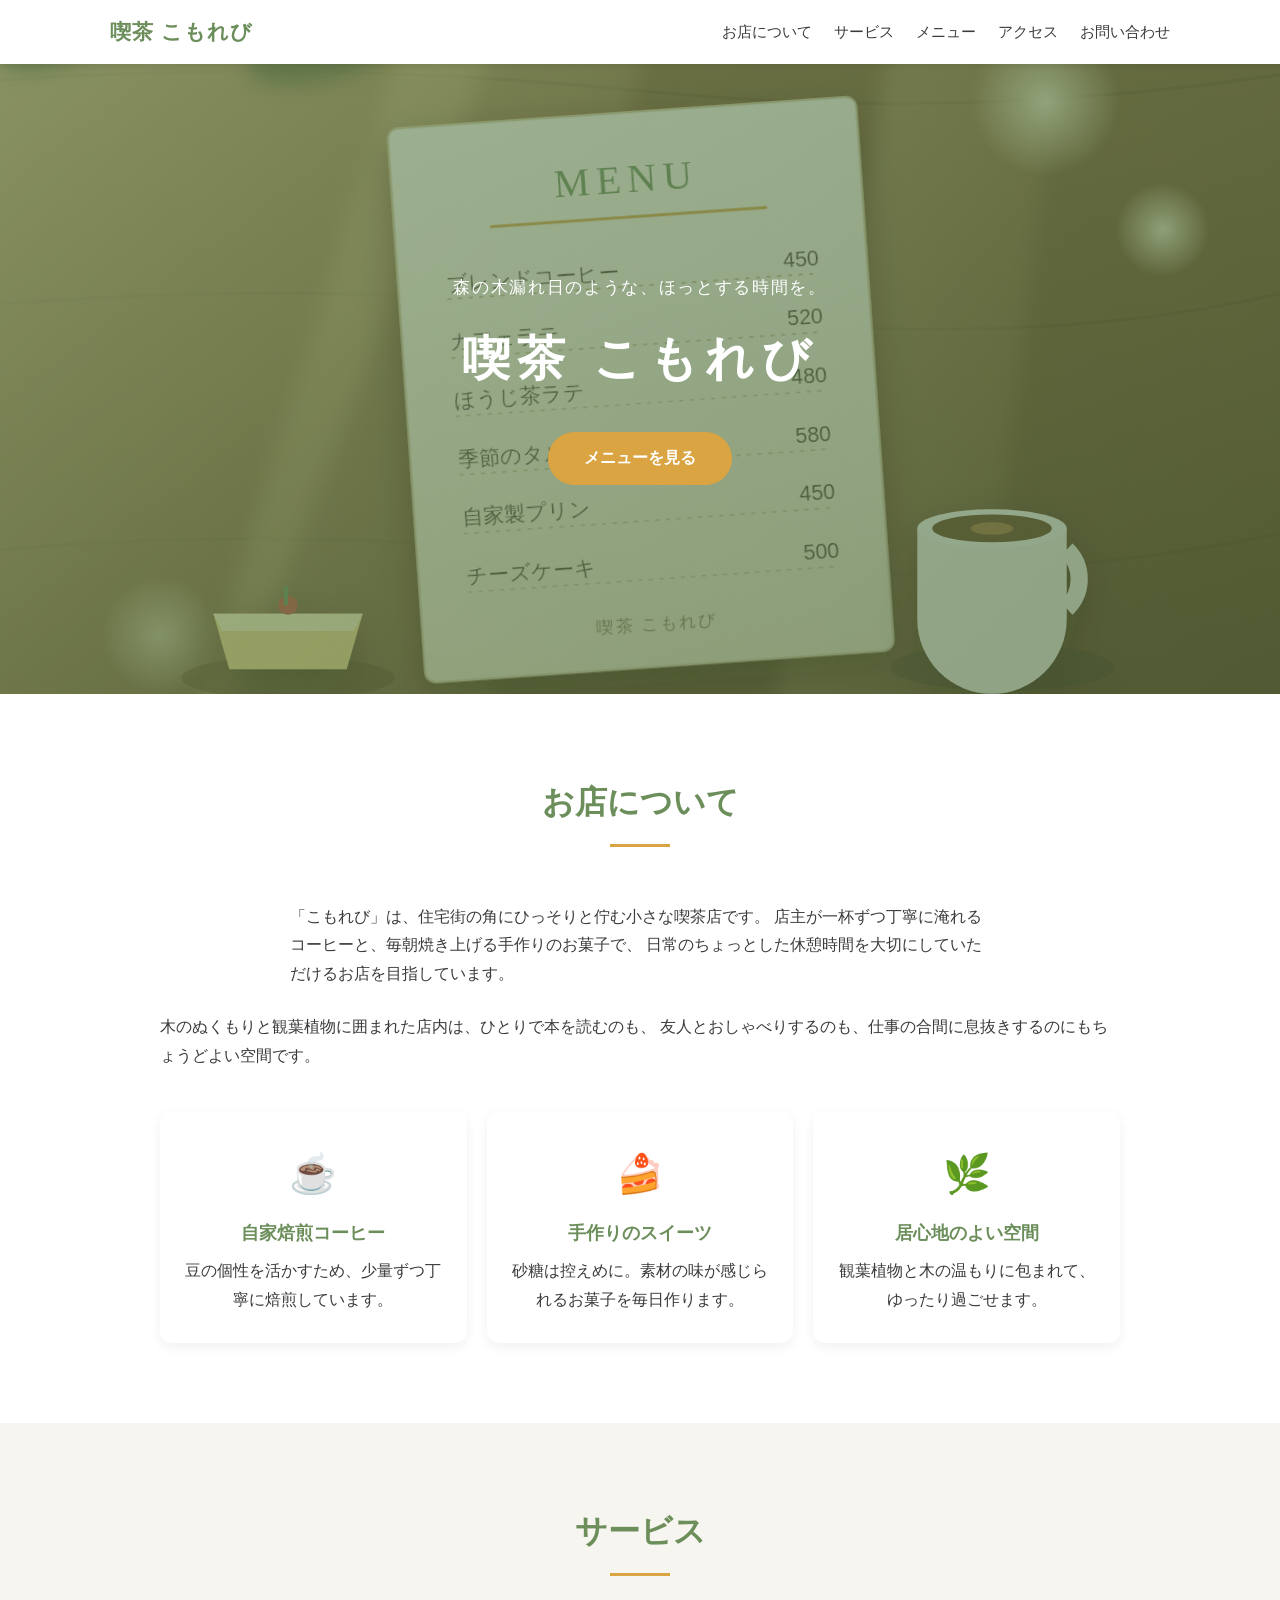
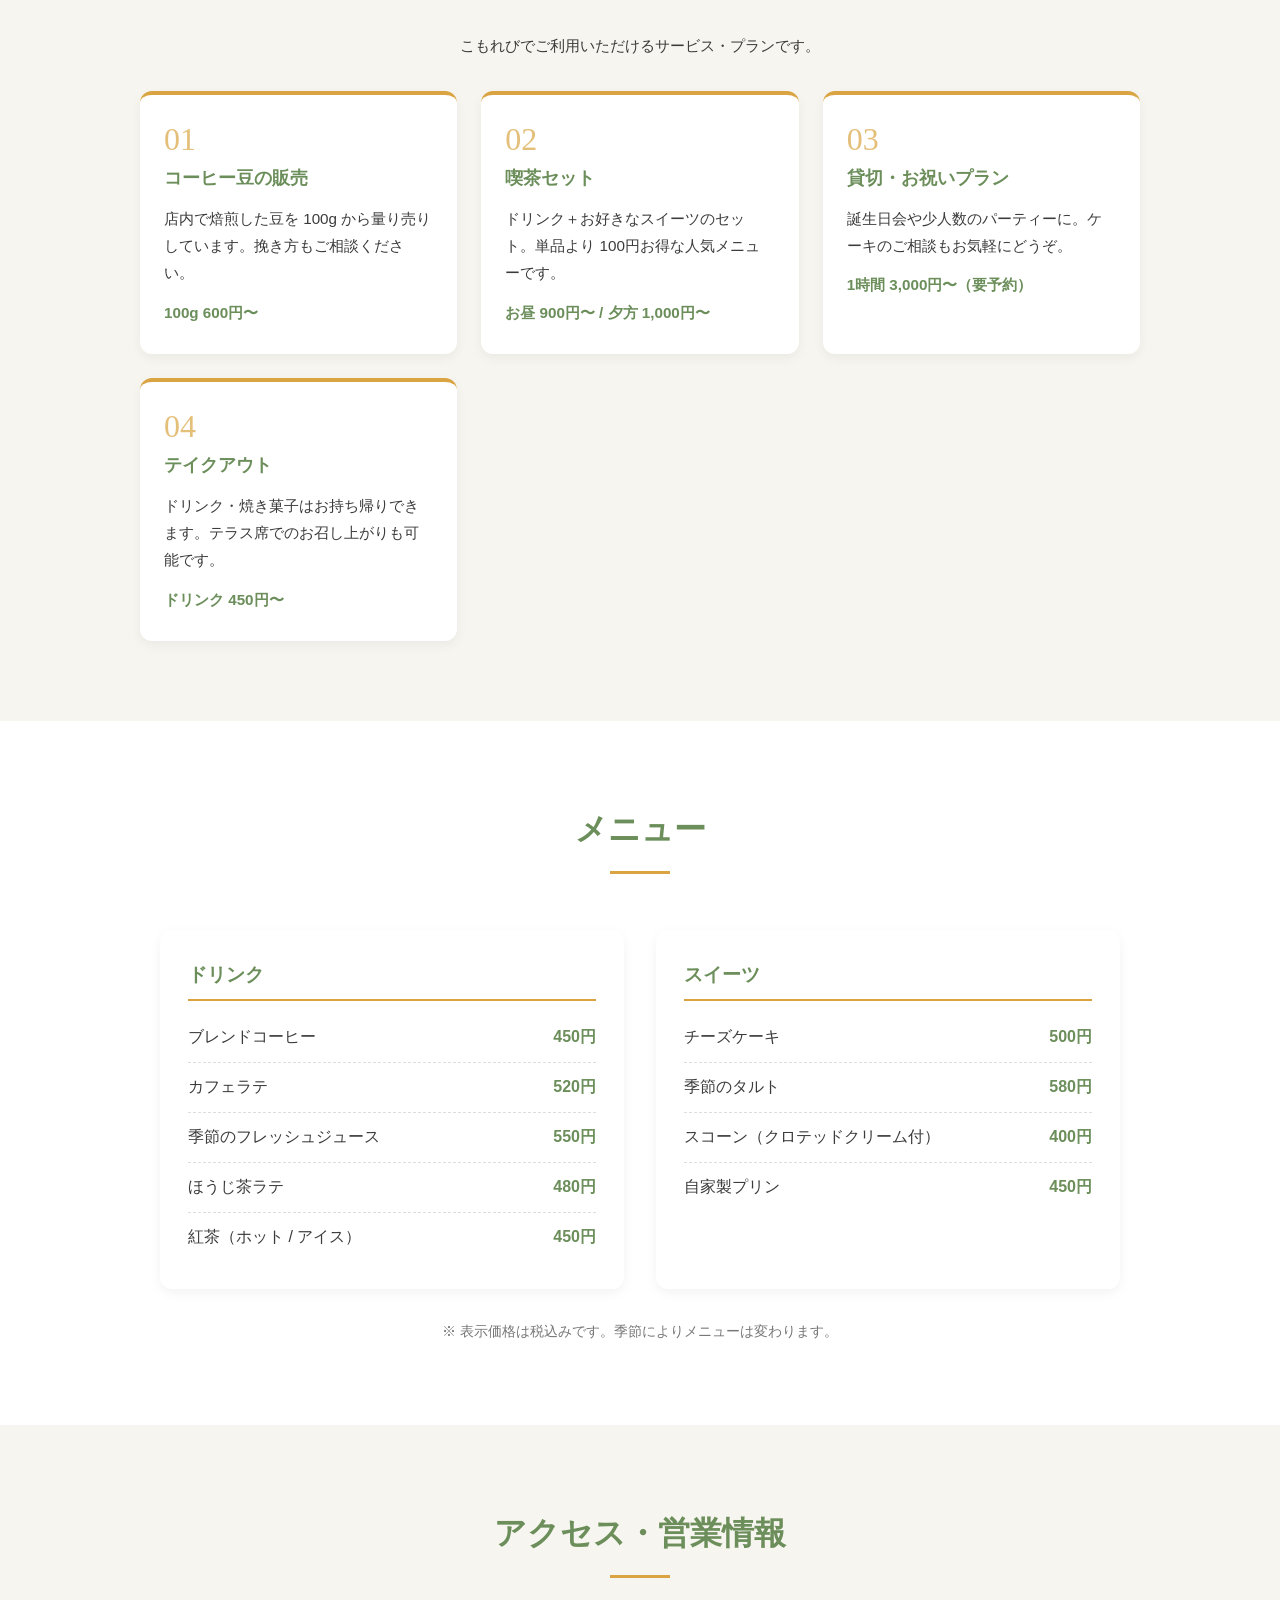
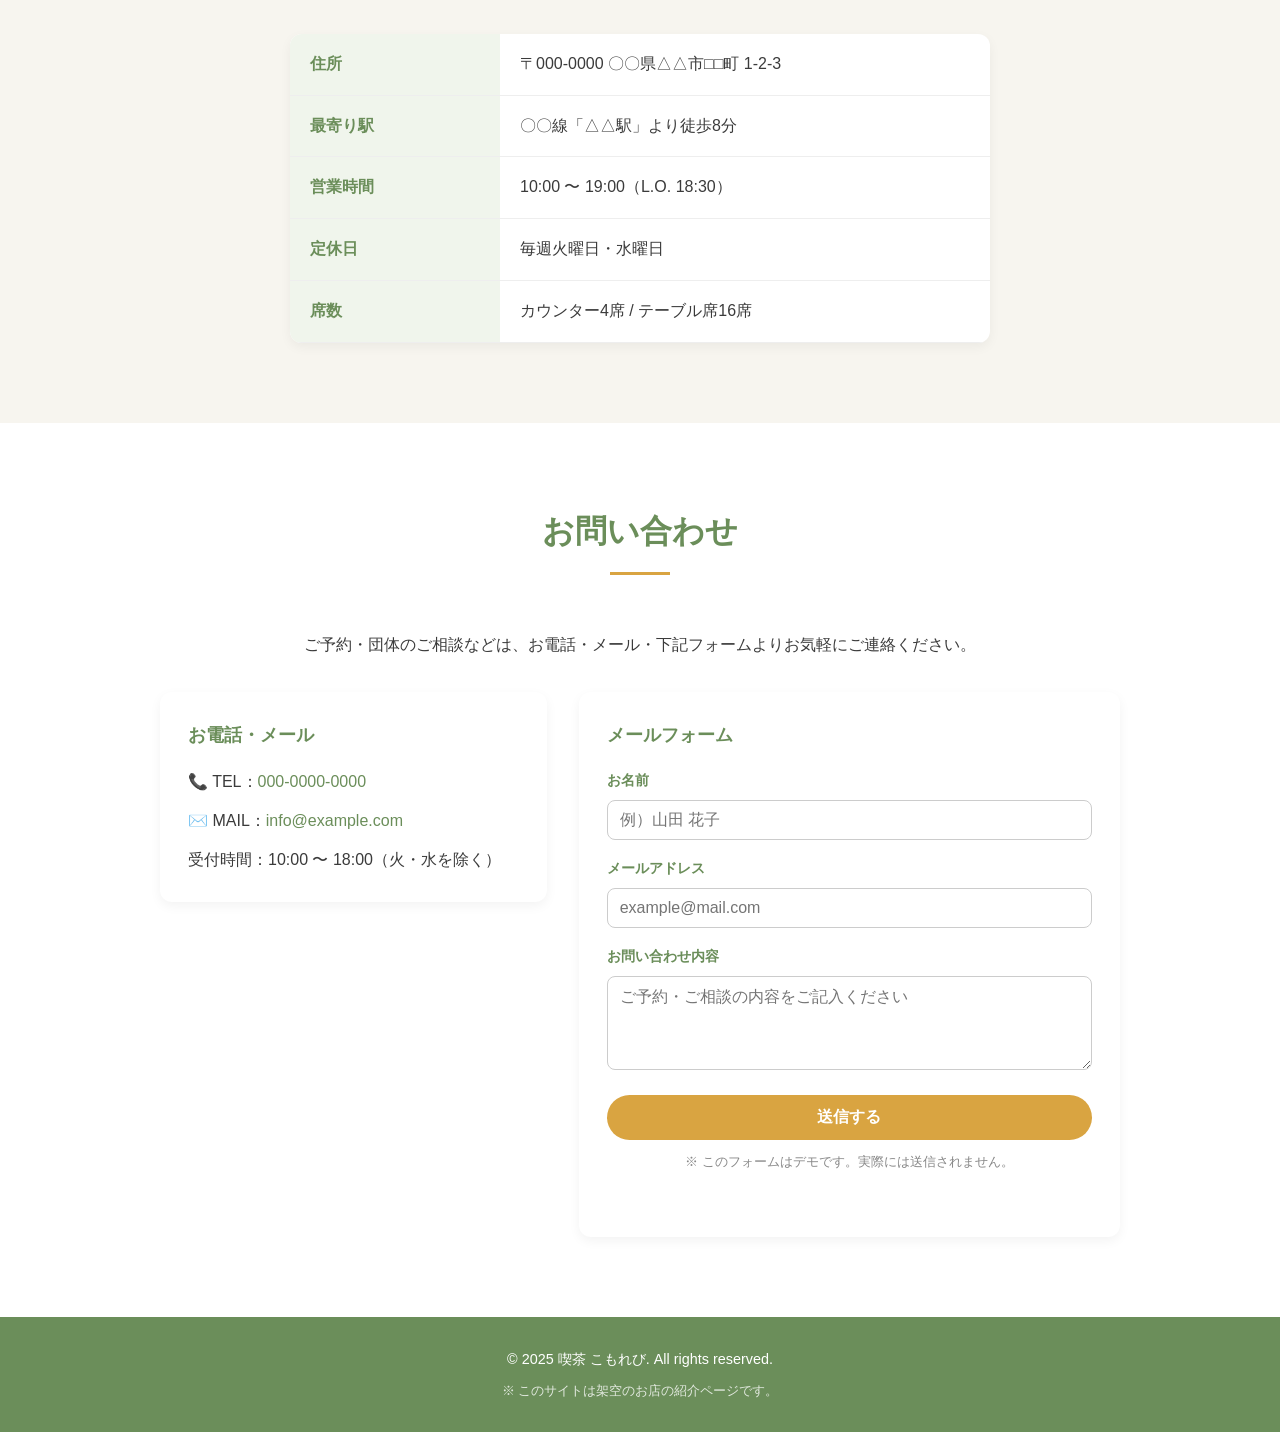
==== komorebi-cafe/index.html @ 9f87b2cc "Add files via upload" ====
<!DOCTYPE html>
<html lang="ja">
<head>
  <meta charset="UTF-8">
  <meta name="viewport" content="width=device-width, initial-scale=1.0">
  <meta name="description" content="喫茶 こもれびは、森の木漏れ日のような温かい時間を過ごせる町の小さな喫茶店です。">
  <title>喫茶 こもれび | 町の小さなカフェ</title>
  <link rel="stylesheet" href="CSS/style.css">
</head>
<body>

  <!-- ===== ヘッダー ===== -->
  <header class="header">
    <div class="header-inner">
      <div class="logo">喫茶 こもれび</div>

      <!-- ★ ハンバーガーボタン（スマホのみ表示） -->
      <button class="hamburger" id="js-hamburger" aria-label="メニューを開く" aria-expanded="false" aria-controls="js-nav">
        <span></span>
        <span></span>
        <span></span>
      </button>

      <!-- ★ ナビゲーション（JSで開閉） -->
      <nav class="nav" id="js-nav">
        <ul>
          <li><a href="#about">お店について</a></li>
          <li><a href="#service">サービス</a></li>
          <li><a href="#menu">メニュー</a></li>
          <li><a href="#access">アクセス</a></li>
          <li><a href="#contact">お問い合わせ</a></li>
        </ul>
      </nav>
    </div>
  </header>

  <!-- ===== ヒーロー ===== -->
  <section class="hero">
    <img src="images/menu-photo.svg" alt="" class="hero-photo">
    <div class="hero-text">
      <p class="catchcopy">森の木漏れ日のような、ほっとする時間を。</p>
      <h1>喫茶 こもれび</h1>
      <a href="#menu" class="btn">メニューを見る</a>
    </div>
  </section>

  <!-- ===== お店の紹介 ===== -->
  <section id="about" class="section">
    <h2>お店について</h2>
    <div class="about-wrap">
      <div class="about-text">
        <p class="lead">
          「こもれび」は、住宅街の角にひっそりと佇む小さな喫茶店です。
          店主が一杯ずつ丁寧に淹れるコーヒーと、毎朝焼き上げる手作りのお菓子で、
          日常のちょっとした休憩時間を大切にしていただけるお店を目指しています。
        </p>
        <p>
          木のぬくもりと観葉植物に囲まれた店内は、ひとりで本を読むのも、
          友人とおしゃべりするのも、仕事の合間に息抜きするのにもちょうどよい空間です。
        </p>
      </div>
      <div class="features">
        <div class="card">
          <div class="icon">☕</div>
          <h3>自家焙煎コーヒー</h3>
          <p>豆の個性を活かすため、少量ずつ丁寧に焙煎しています。</p>
        </div>
        <div class="card">
          <div class="icon">🍰</div>
          <h3>手作りのスイーツ</h3>
          <p>砂糖は控えめに。素材の味が感じられるお菓子を毎日作ります。</p>
        </div>
        <div class="card">
          <div class="icon">🌿</div>
          <h3>居心地のよい空間</h3>
          <p>観葉植物と木の温もりに包まれて、ゆったり過ごせます。</p>
        </div>
      </div>
    </div>
  </section>

  <!-- ===== サービス ===== -->
  <section id="service" class="section bg-light">
    <h2>サービス</h2>
    <p class="center lead-sm">こもれびでご利用いただけるサービス・プランです。</p>
    <div class="service-list">

      <div class="service-item">
        <div class="service-num">01</div>
        <h3>コーヒー豆の販売</h3>
        <p>店内で焙煎した豆を 100g から量り売りしています。挽き方もご相談ください。</p>
        <p class="service-price">100g 600円〜</p>
      </div>

      <div class="service-item">
        <div class="service-num">02</div>
        <h3>喫茶セット</h3>
        <p>ドリンク＋お好きなスイーツのセット。単品より 100円お得な人気メニューです。</p>
        <p class="service-price">お昼 900円〜 / 夕方 1,000円〜</p>
      </div>

      <div class="service-item">
        <div class="service-num">03</div>
        <h3>貸切・お祝いプラン</h3>
        <p>誕生日会や少人数のパーティーに。ケーキのご相談もお気軽にどうぞ。</p>
        <p class="service-price">1時間 3,000円〜（要予約）</p>
      </div>

      <div class="service-item">
        <div class="service-num">04</div>
        <h3>テイクアウト</h3>
        <p>ドリンク・焼き菓子はお持ち帰りできます。テラス席でのお召し上がりも可能です。</p>
        <p class="service-price">ドリンク 450円〜</p>
      </div>

    </div>
  </section>

  <!-- ===== メニュー ===== -->
  <section id="menu" class="section">
    <h2>メニュー</h2>
    <div class="menu-grid">

      <div class="menu-category">
        <h3>ドリンク</h3>
        <ul>
          <li><span>ブレンドコーヒー</span><span class="price">450円</span></li>
          <li><span>カフェラテ</span><span class="price">520円</span></li>
          <li><span>季節のフレッシュジュース</span><span class="price">550円</span></li>
          <li><span>ほうじ茶ラテ</span><span class="price">480円</span></li>
          <li><span>紅茶（ホット / アイス）</span><span class="price">450円</span></li>
        </ul>
      </div>

      <div class="menu-category">
        <h3>スイーツ</h3>
        <ul>
          <li><span>チーズケーキ</span><span class="price">500円</span></li>
          <li><span>季節のタルト</span><span class="price">580円</span></li>
          <li><span>スコーン（クロテッドクリーム付）</span><span class="price">400円</span></li>
          <li><span>自家製プリン</span><span class="price">450円</span></li>
        </ul>
      </div>

    </div>
    <p class="note">※ 表示価格は税込みです。季節によりメニューは変わります。</p>
  </section>

  <!-- ===== アクセス ===== -->
  <section id="access" class="section bg-light">
    <h2>アクセス・営業情報</h2>
    <table class="info-table">
      <tr><th>住所</th><td>〒000-0000 〇〇県△△市□□町 1-2-3</td></tr>
      <tr><th>最寄り駅</th><td>〇〇線「△△駅」より徒歩8分</td></tr>
      <tr><th>営業時間</th><td>10:00 〜 19:00（L.O. 18:30）</td></tr>
      <tr><th>定休日</th><td>毎週火曜日・水曜日</td></tr>
      <tr><th>席数</th><td>カウンター4席 / テーブル席16席</td></tr>
    </table>
  </section>

  <!-- ===== お問い合わせ ===== -->
  <section id="contact" class="section">
    <h2>お問い合わせ</h2>
    <p class="center">ご予約・団体のご相談などは、お電話・メール・下記フォームよりお気軽にご連絡ください。</p>

    <div class="contact-wrap">
      <!-- 連絡先情報 -->
      <div class="contact-info">
        <h3>お電話・メール</h3>
        <p>📞 TEL：<a href="tel:000-0000-0000">000-0000-0000</a></p>
        <p>✉️ MAIL：<a href="mailto:info@example.com">info@example.com</a></p>
        <p>受付時間：10:00 〜 18:00（火・水を除く）</p>
      </div>

      <!-- 簡易お問い合わせフォーム（送信はデモ） -->
      <form class="contact-form" id="js-contact-form">
        <h3>メールフォーム</h3>
        <label>
          お名前
          <input type="text" name="name" placeholder="例）山田 花子" required>
        </label>
        <label>
          メールアドレス
          <input type="email" name="email" placeholder="example@mail.com" required>
        </label>
        <label>
          お問い合わせ内容
          <textarea name="message" rows="4" placeholder="ご予約・ご相談の内容をご記入ください" required></textarea>
        </label>
        <button type="submit" class="btn btn-block">送信する</button>
        <p class="form-note">※ このフォームはデモです。実際には送信されません。</p>
        <p class="form-msg" id="js-form-msg" role="status"></p>
      </form>
    </div>
  </section>

  <!-- ===== フッター ===== -->
  <footer class="footer">
    <p>&copy; 2025 喫茶 こもれび. All rights reserved.</p>
    <p class="small">※ このサイトは架空のお店の紹介ページです。</p>
  </footer>

  <script src="JS/script.js"></script>
</body>
</html>
---- komorebi-cafe/CSS/style.css ----
/* ===== 基本設定 ===== */
:root {
  --main-color: #6b8e5a;
  --accent-color: #d9a441;
  --text-color: #3b3b3b;
  --bg-light: #f7f5ef;
  --header-h: 64px;
}

* { margin: 0; padding: 0; box-sizing: border-box; }

html { scroll-behavior: smooth; }

body {
  font-family: "Hiragino Sans", "Yu Gothic", "Meiryo", sans-serif;
  color: var(--text-color);
  line-height: 1.8;
  background: #fff;
}

a { color: var(--main-color); text-decoration: none; }
a:hover { text-decoration: underline; }

/* ===== ヘッダー ===== */
.header {
  position: sticky;
  top: 0;
  z-index: 1000;
  background: rgba(255, 255, 255, 0.97);
  box-shadow: 0 2px 6px rgba(0, 0, 0, 0.08);
  backdrop-filter: blur(6px);
}

.header-inner {
  max-width: 1100px;
  margin: 0 auto;
  padding: 0 20px;
  height: var(--header-h);
  display: flex;
  justify-content: space-between;
  align-items: center;
}

.logo {
  font-size: 1.3rem;
  font-weight: bold;
  color: var(--main-color);
  letter-spacing: 0.05em;
}

/* ---- ナビ ---- */
.nav ul {
  list-style: none;
  display: flex;
  gap: 22px;
}

.nav a {
  color: var(--text-color);
  font-size: 0.95rem;
  position: relative;
  padding: 4px 0;
  transition: color 0.2s;
}

.nav a:hover {
  color: var(--main-color);
  text-decoration: none;
}

.nav a::after {
  content: "";
  position: absolute;
  left: 0; bottom: 0;
  width: 0;
  height: 2px;
  background: var(--accent-color);
  transition: width 0.25s;
}

.nav a:hover::after { width: 100%; }

/* ---- ハンバーガー ---- */
.hamburger {
  display: none;
  width: 44px;
  height: 44px;
  background: transparent;
  border: none;
  cursor: pointer;
  padding: 10px;
  position: relative;
}

.hamburger span {
  display: block;
  width: 100%;
  height: 2px;
  background: var(--main-color);
  position: absolute;
  left: 0;
  transition: transform 0.3s, opacity 0.3s, top 0.3s;
}

.hamburger span:nth-child(1) { top: 14px; }
.hamburger span:nth-child(2) { top: 21px; }
.hamburger span:nth-child(3) { top: 28px; }

/* 開いている状態（×印に） */
.hamburger.is-active span:nth-child(1) { top: 21px; transform: rotate(45deg); }
.hamburger.is-active span:nth-child(2) { opacity: 0; }
.hamburger.is-active span:nth-child(3) { top: 21px; transform: rotate(-45deg); }

/* ===== ヒーロー ===== */
.hero {
  position: relative;
  overflow: hidden;
  min-height: 70vh;
  display: flex;
  align-items: center;
  justify-content: center;
  text-align: center;
  color: #fff;
  background: linear-gradient(rgba(60, 90, 50, 0.55), rgba(60, 90, 50, 0.55)),
              linear-gradient(135deg, #8fb67a, #4f7a48);
  padding: 60px 20px;
}

.hero-photo {
  position: absolute;
  inset: 0;
  width: 100%;
  height: 100%;
  object-fit: cover;
  opacity: 0.4;
  z-index: 1;
  pointer-events: none;
}

.hero-text {
  position: relative;
  z-index: 2;
}

.hero-text .catchcopy {
  font-size: 1.05rem;
  margin-bottom: 12px;
  letter-spacing: 0.1em;
}

.hero-text h1 {
  font-size: clamp(2rem, 6vw, 3rem);
  margin-bottom: 30px;
  letter-spacing: 0.15em;
}

/* ===== ボタン ===== */
.btn {
  display: inline-block;
  padding: 12px 36px;
  background: var(--accent-color);
  color: #fff;
  border: none;
  border-radius: 999px;
  font-weight: bold;
  font-size: 1rem;
  cursor: pointer;
  transition: background 0.3s, transform 0.2s;
}

.btn:hover {
  background: #c18d2e;
  text-decoration: none;
  transform: translateY(-2px);
}

.btn-block { width: 100%; }

/* ===== セクション ===== */
.section {
  padding: 80px 20px;
  max-width: 1000px;
  margin: 0 auto;
}

.section h2 {
  text-align: center;
  font-size: clamp(1.5rem, 4vw, 2rem);
  color: var(--main-color);
  margin-bottom: 40px;
  position: relative;
  padding-bottom: 16px;
}

.section h2::after {
  content: "";
  display: block;
  width: 60px;
  height: 3px;
  background: var(--accent-color);
  margin: 12px auto 0;
}

.bg-light {
  background: var(--bg-light);
  max-width: none;
}

.bg-light > * {
  max-width: 1000px;
  margin-left: auto;
  margin-right: auto;
}

.lead {
  max-width: 700px;
  margin: 0 auto 24px;
}

.lead-sm {
  font-size: 0.95rem;
  margin-bottom: 32px;
}

.center { text-align: center; }

/* ===== お店の紹介 ===== */
.about-wrap {
  display: grid;
  gap: 40px;
}

.about-text p + p { margin-top: 16px; }

.features {
  display: grid;
  grid-template-columns: repeat(auto-fit, minmax(240px, 1fr));
  gap: 20px;
}

.card {
  background: #fff;
  border-radius: 12px;
  padding: 28px 20px;
  text-align: center;
  box-shadow: 0 4px 12px rgba(0, 0, 0, 0.06);
  transition: transform 0.3s;
}

.card:hover { transform: translateY(-6px); }

.card .icon {
  font-size: 2.4rem;
  margin-bottom: 10px;
}

.card h3 {
  color: var(--main-color);
  margin-bottom: 8px;
  font-size: 1.1rem;
}

/* ===== サービス ===== */
.service-list {
  display: grid;
  grid-template-columns: repeat(auto-fit, minmax(240px, 1fr));
  gap: 24px;
}

.service-item {
  background: #fff;
  border-radius: 12px;
  padding: 28px 24px;
  box-shadow: 0 4px 12px rgba(0, 0, 0, 0.05);
  border-top: 4px solid var(--accent-color);
  position: relative;
  transition: transform 0.3s;
}

.service-item:hover { transform: translateY(-4px); }

.service-num {
  font-family: Georgia, serif;
  font-size: 2rem;
  color: var(--accent-color);
  opacity: 0.7;
  line-height: 1;
  margin-bottom: 8px;
}

.service-item h3 {
  color: var(--main-color);
  margin-bottom: 10px;
  font-size: 1.1rem;
}

.service-item p {
  font-size: 0.95rem;
}

.service-price {
  margin-top: 12px;
  font-weight: bold;
  color: var(--main-color);
  font-size: 1rem;
}

/* ===== メニュー ===== */
.menu-grid {
  display: grid;
  grid-template-columns: repeat(auto-fit, minmax(280px, 1fr));
  gap: 32px;
}

.menu-category {
  background: #fff;
  padding: 28px;
  border-radius: 12px;
  box-shadow: 0 4px 12px rgba(0, 0, 0, 0.05);
}

.menu-category h3 {
  color: var(--main-color);
  border-bottom: 2px solid var(--accent-color);
  padding-bottom: 8px;
  margin-bottom: 12px;
}

.menu-category ul { list-style: none; }

.menu-category li {
  display: flex;
  justify-content: space-between;
  padding: 10px 0;
  border-bottom: 1px dashed #ddd;
}

.menu-category li:last-child { border-bottom: none; }

.price {
  font-weight: bold;
  color: var(--main-color);
  white-space: nowrap;
  margin-left: 12px;
}

.note {
  text-align: center;
  font-size: 0.9rem;
  color: #777;
  margin-top: 30px;
}

/* ===== アクセス表 ===== */
.info-table {
  width: 100%;
  max-width: 700px;
  margin: 0 auto;
  border-collapse: collapse;
  background: #fff;
  box-shadow: 0 4px 12px rgba(0, 0, 0, 0.05);
  border-radius: 12px;
  overflow: hidden;
}

.info-table th,
.info-table td {
  padding: 16px 20px;
  border-bottom: 1px solid #eee;
  text-align: left;
  vertical-align: top;
}

.info-table th {
  width: 30%;
  background: #f0f5ec;
  color: var(--main-color);
  white-space: nowrap;
}

/* ===== お問い合わせ ===== */
.contact-wrap {
  display: grid;
  grid-template-columns: 1fr;
  gap: 32px;
  margin-top: 32px;
}

.contact-info,
.contact-form {
  background: #fff;
  padding: 28px;
  border-radius: 12px;
  box-shadow: 0 4px 12px rgba(0, 0, 0, 0.05);
}

.contact-info h3,
.contact-form h3 {
  color: var(--main-color);
  margin-bottom: 16px;
  font-size: 1.1rem;
}

.contact-info p + p { margin-top: 10px; }

/* フォーム */
.contact-form label {
  display: block;
  margin-bottom: 16px;
  font-size: 0.9rem;
  font-weight: bold;
  color: var(--main-color);
}

.contact-form input,
.contact-form textarea {
  width: 100%;
  margin-top: 6px;
  padding: 10px 12px;
  border: 1px solid #ccc;
  border-radius: 8px;
  font-size: 1rem;
  font-family: inherit;
  transition: border-color 0.2s, box-shadow 0.2s;
}

.contact-form input:focus,
.contact-form textarea:focus {
  outline: none;
  border-color: var(--main-color);
  box-shadow: 0 0 0 3px rgba(107, 142, 90, 0.15);
}

.form-note {
  font-size: 0.8rem;
  color: #888;
  margin-top: 10px;
  text-align: center;
}

.form-msg {
  margin-top: 12px;
  text-align: center;
  color: var(--main-color);
  font-weight: bold;
  min-height: 1.5em;
}

/* ===== フッター ===== */
.footer {
  background: var(--main-color);
  color: #fff;
  text-align: center;
  padding: 30px 20px;
  font-size: 0.9rem;
}

.footer .small {
  font-size: 0.8rem;
  opacity: 0.8;
  margin-top: 6px;
}

/* ===== スマホ対応 & レスポンシブ ===== */
@media (max-width: 768px) {
  /* ハンバーガー表示 */
  .hamburger { display: block; }

  /* ナビをドロワー化 */
  .nav {
    position: fixed;
    top: var(--header-h);
    left: 0;
    width: 100%;
    background: rgba(255, 255, 255, 0.99);
    box-shadow: 0 6px 12px rgba(0, 0, 0, 0.1);
    transform: translateY(-120%);
    opacity: 0;
    visibility: hidden;
    transition: transform 0.35s ease, opacity 0.35s ease, visibility 0.35s;
    max-height: calc(100vh - var(--header-h));
    overflow-y: auto;
  }

  .nav.is-open {
    transform: translateY(0);
    opacity: 1;
    visibility: visible;
  }

  .nav ul {
    flex-direction: column;
    gap: 0;
    padding: 8px 0;
  }

  .nav li {
    border-bottom: 1px solid #eee;
  }

  .nav a {
    display: block;
    padding: 16px 24px;
    font-size: 1rem;
  }

  .nav a::after { display: none; }

  /* セクション余白調整 */
  .section { padding: 60px 16px; }

  .hero { min-height: 60vh; }

  /* アクセス表を縦並び */
  .info-table th,
  .info-table td {
    display: block;
    width: 100%;
  }
  .info-table th { padding-bottom: 4px; }
  .info-table td { padding-top: 4px; }
}

/* タブレット以上でお問い合わせを2カラム */
@media (min-width: 900px) {
  .contact-wrap {
    grid-template-columns: 1fr 1.4fr;
    align-items: start;
  }
}
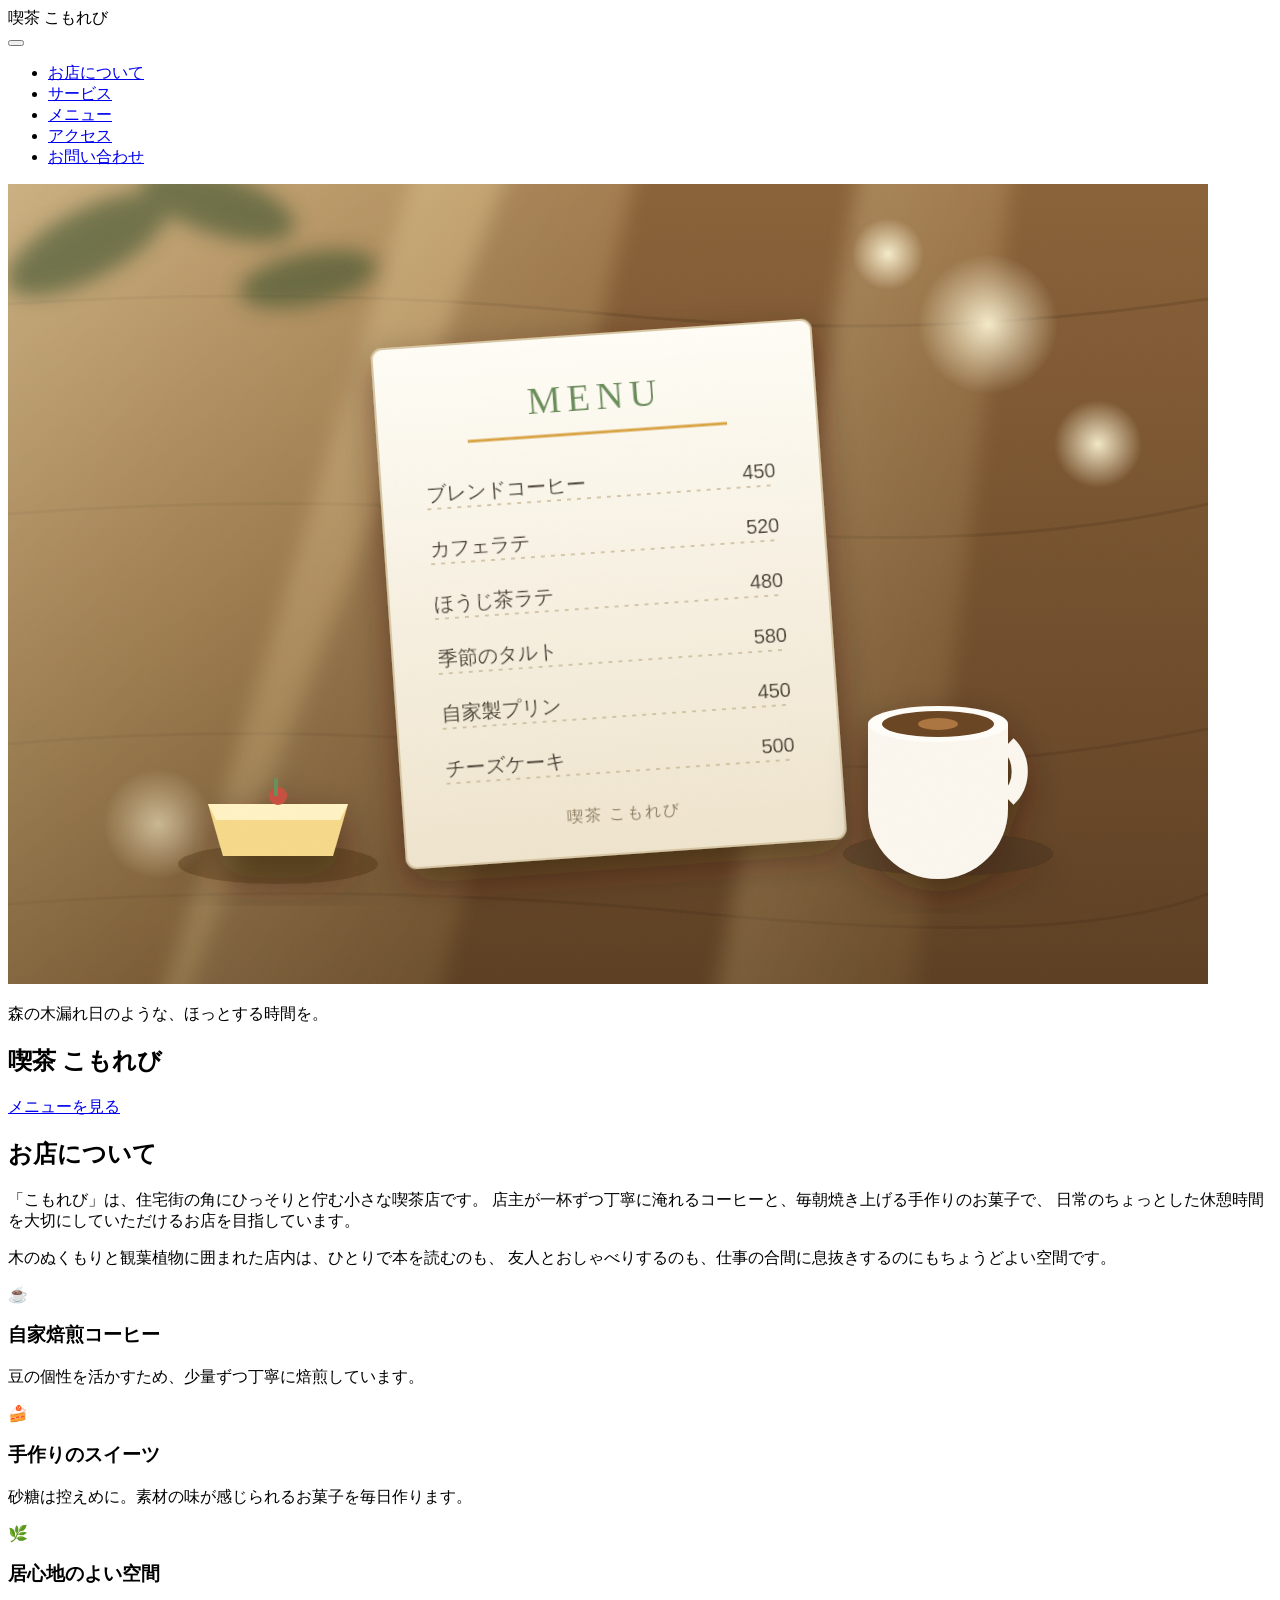
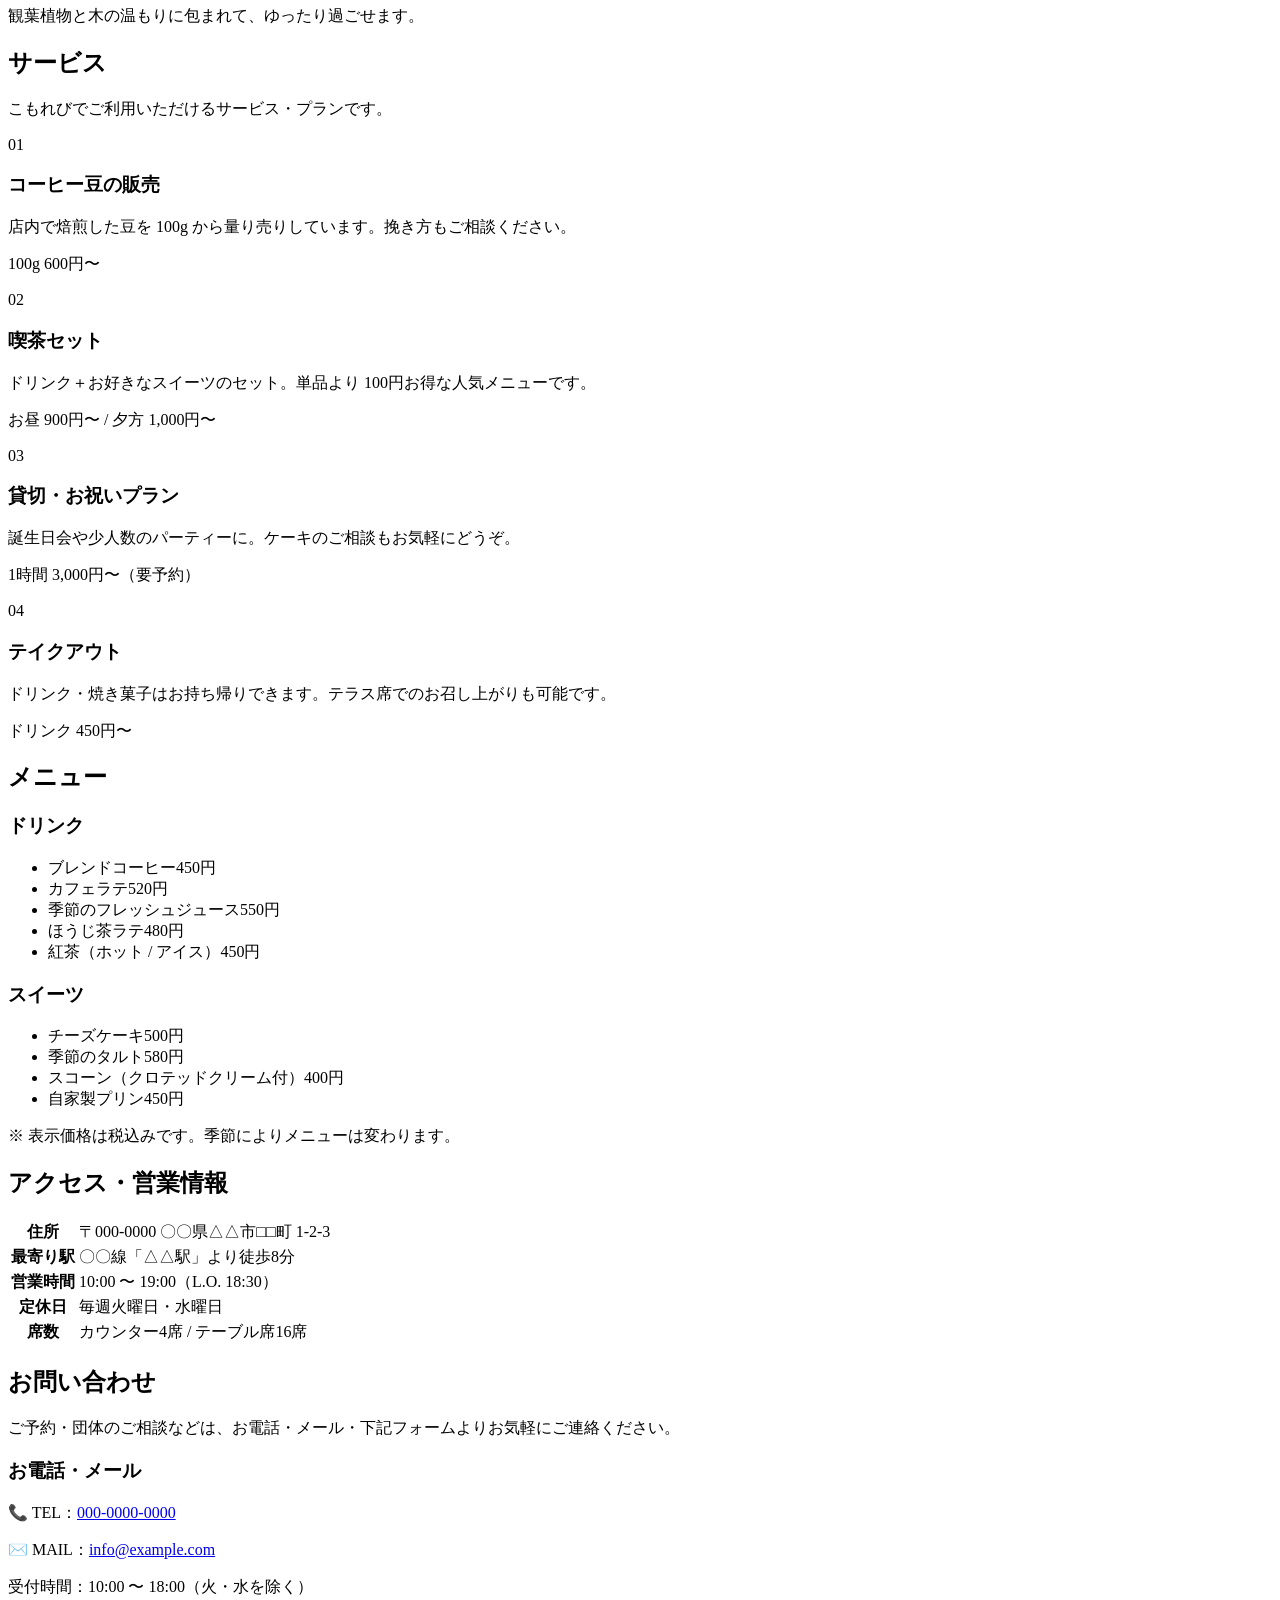
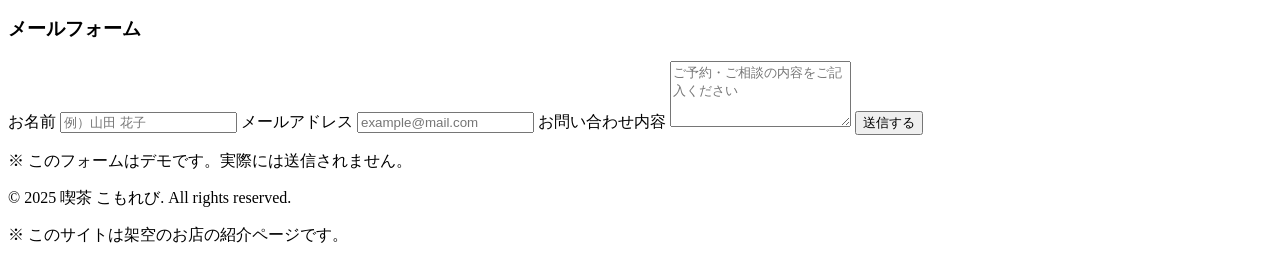
==== commit 1a71a4f7: "Update index.html 大文字のファイルパスの変更。" ====
--- a/komorebi-cafe/index.html
+++ b/komorebi-cafe/index.html
@@ -5,7 +5,7 @@
   <meta name="viewport" content="width=device-width, initial-scale=1.0">
   <meta name="description" content="喫茶 こもれびは、森の木漏れ日のような温かい時間を過ごせる町の小さな喫茶店です。">
   <title>喫茶 こもれび | 町の小さなカフェ</title>
-  <link rel="stylesheet" href="CSS/style.css">
+  <link rel="stylesheet" href="css/style.css">
 </head>
 <body>
 
@@ -200,6 +200,6 @@
     <p class="small">※ このサイトは架空のお店の紹介ページです。</p>
   </footer>
 
-  <script src="JS/script.js"></script>
+  <script src="js/script.js"></script>
 </body>
 </html>
